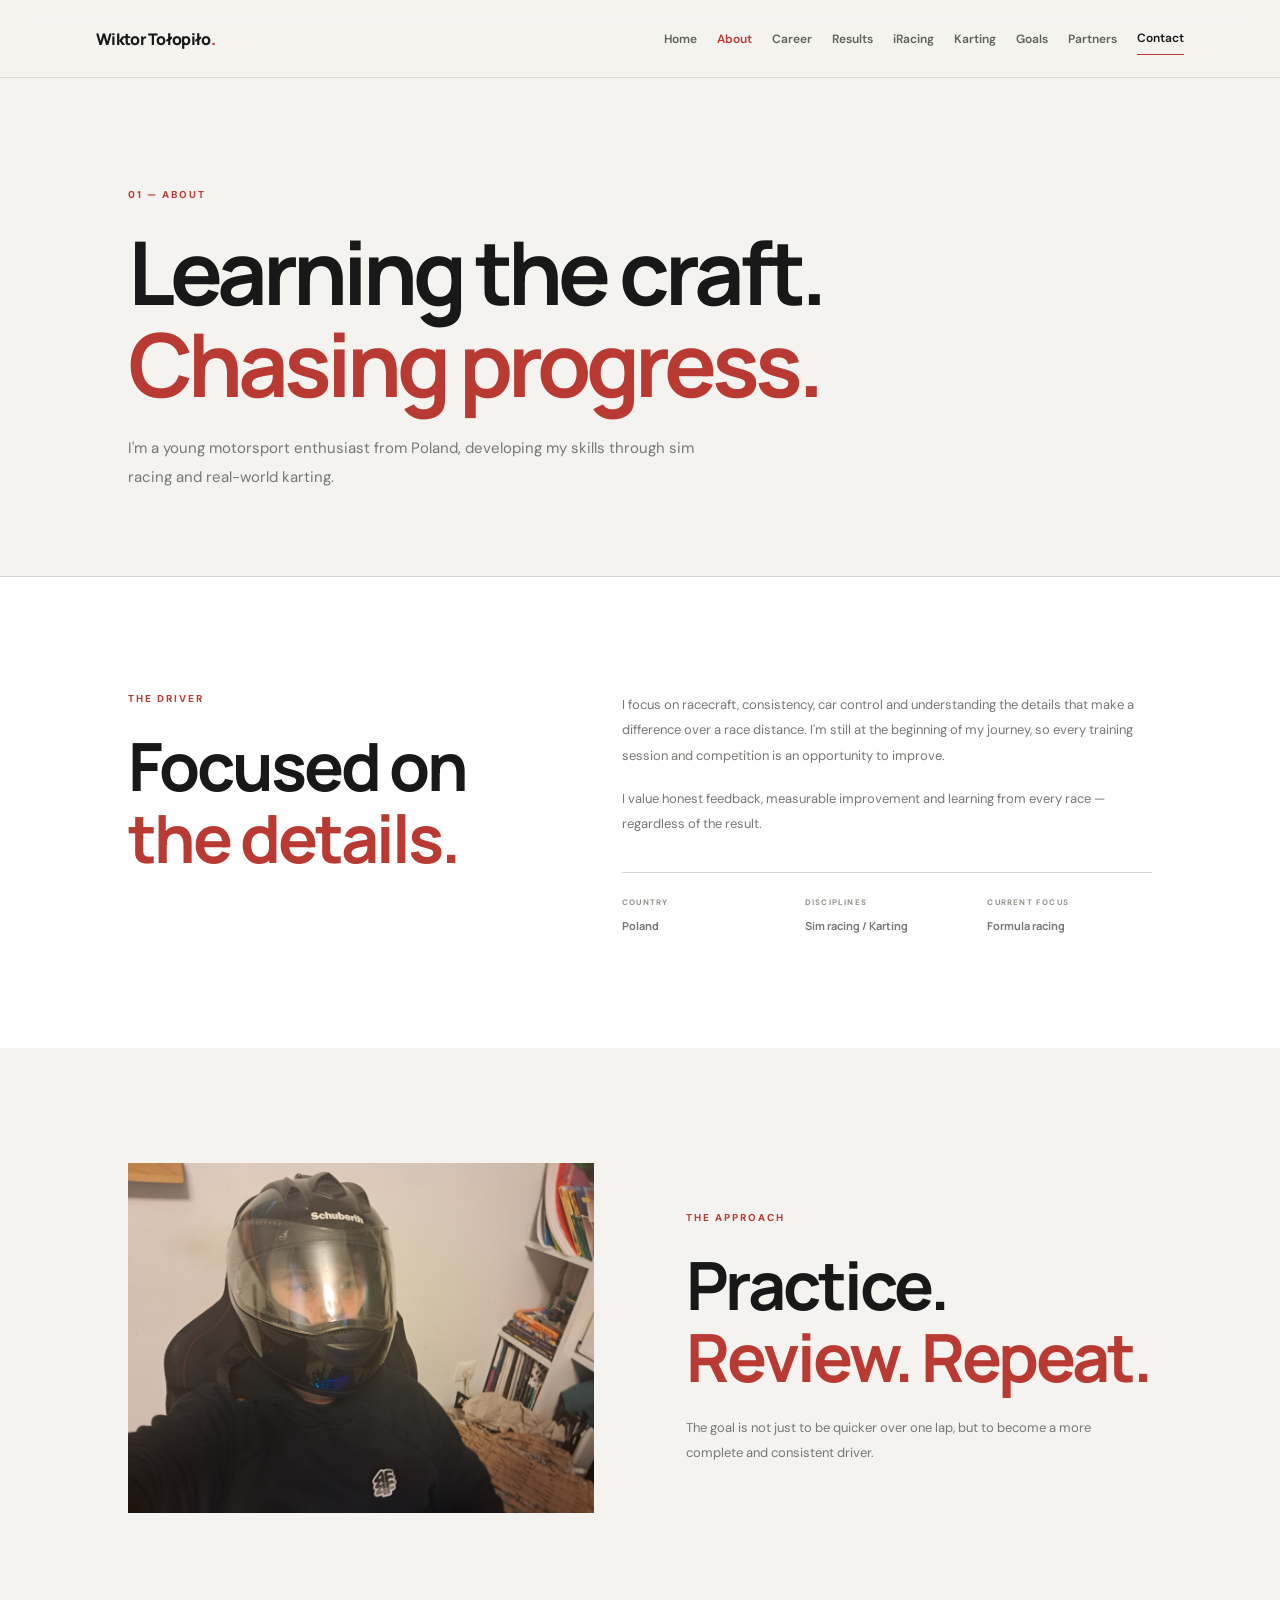
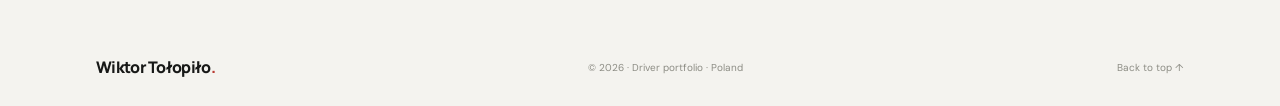
==== about.html @ ef364c0a "Add about portfolio page" ====
<!DOCTYPE html>
<html lang="en">
<head>
  <meta charset="UTF-8">
  <meta name="viewport" content="width=device-width, initial-scale=1.0">
  <meta name="description" content="About Wiktor Tołopiło, a young Polish sim racing and karting driver.">
  <meta name="theme-color" content="#f4f3ef">
  <title>About — Wiktor Tołopiło</title>
  <link rel="preconnect" href="https://fonts.googleapis.com">
  <link rel="preconnect" href="https://fonts.gstatic.com" crossorigin>
  <link href="https://fonts.googleapis.com/css2?family=DM+Sans:wght@400;500;600;700&family=Manrope:wght@400;500;600;700;800&display=swap" rel="stylesheet">
  <link rel="stylesheet" href="css/style.css">
  <script src="js/main.js" defer></script>
</head>
<body>

  <header class="site-header">
    <a class="wordmark" href="index.html">Wiktor Tołopiło<span>.</span></a>
    <button class="menu-toggle" id="menuToggle" aria-label="Open navigation" aria-expanded="false">☰</button>
    <nav class="navigation" id="navigation">
      <a class="" href="index.html">Home</a>
      <a class="active" href="about.html">About</a>
      <a class="" href="career.html">Career</a>
      <a class="" href="results.html">Results</a>
      <a class="" href="iracing.html">iRacing</a>
      <a class="" href="karting.html">Karting</a>
      <a class="" href="goals.html">Goals</a>
      <a class="" href="partners.html">Partners</a>
      <a class="nav-cta" href="contact.html">Contact</a>
    </nav>
  </header>
<main class="page-main">

<section class="page-intro">
  <p class="eyebrow">01 — ABOUT</p>
  <h1>Learning the craft.<br><span>Chasing progress.</span></h1>
  <p class="page-lead">I'm a young motorsport enthusiast from Poland, developing my skills through sim racing and real-world karting.</p>
</section>
<section class="section page-two-col">
  <div><p class="eyebrow">THE DRIVER</p><h2>Focused on<br><span>the details.</span></h2></div>
  <div class="prose">
    <p>I focus on racecraft, consistency, car control and understanding the details that make a difference over a race distance. I'm still at the beginning of my journey, so every training session and competition is an opportunity to improve.</p>
    <p>I value honest feedback, measurable improvement and learning from every race — regardless of the result.</p>
    <div class="facts">
      <div><span>COUNTRY</span><strong>Poland</strong></div>
      <div><span>DISCIPLINES</span><strong>Sim racing / Karting</strong></div>
      <div><span>CURRENT FOCUS</span><strong>Formula racing</strong></div>
    </div>
  </div>
</section>
<section class="section image-feature"><img src="assets/images/driver.png" alt="Racing portrait" onerror="this.style.display='none'"><div><p class="eyebrow">THE APPROACH</p><h2>Practice.<br><span>Review. Repeat.</span></h2><p class="prose">The goal is not just to be quicker over one lap, but to become a more complete and consistent driver.</p></div></section>
</main>

  <footer>
    <a class="wordmark" href="index.html">Wiktor Tołopiło<span>.</span></a>
    <p>© <span id="year"></span> · Driver portfolio · Poland</p>
    <a href="#" class="back-top">Back to top ↑</a>
  </footer>
</body>
</html>
---- css/style.css ----
:root {
  --paper: #f4f3ef;
  --white: #fff;
  --ink: #171817;
  --muted: #777873;
  --line: #d9d8d1;
  --red: #b83a32;
  --soft: #e9e8e1;
}
* { box-sizing: border-box; margin: 0; padding: 0; }
html { scroll-behavior: smooth; max-width: 100%; overflow-x: clip; }
body { max-width: 100%; overflow-x: clip; background: var(--paper); color: var(--ink); font-family: 'DM Sans', sans-serif; -webkit-font-smoothing: antialiased; }
img { display: block; max-width: 100%; }
a { color: inherit; text-decoration: none; }
.site-header { height: 78px; padding: 0 7.5%; display: flex; justify-content: space-between; align-items: center; border-bottom: 1px solid var(--line); background: rgba(244,243,239,.94); position: sticky; top: 0; z-index: 20; backdrop-filter: blur(14px); }
.wordmark { font: 800 16px 'Manrope', sans-serif; letter-spacing: -.7px; }
.wordmark span { color: var(--red); }
.navigation { display: flex; align-items: center; gap: 34px; }
.navigation a { color: #5e605b; font-size: 12px; font-weight: 600; transition: color .2s; }
.navigation a:hover { color: var(--red); }
.navigation .nav-cta { color: var(--ink); border-bottom: 1px solid var(--red); padding: 8px 0; }
.menu-toggle { display: none; border: 0; background: none; font-size: 24px; color: var(--ink); }
.hero, .section, footer { min-width: 0; max-width: 100%; }
.hero-copy, .hero-visual, .about-section > *, .experience-card, .result-card, .goals-section > *, .approach-section > * { min-width: 0; }
.hero { min-height: 690px; padding: 90px 7.5% 45px; display: grid; grid-template-columns: 1.05fr .95fr; align-items: center; gap: 6%; position: relative; }
.hero-copy { max-width: 610px; padding-bottom: 45px; }
.eyebrow { color: var(--red); font-size: 10px; font-weight: 700; letter-spacing: 2px; text-transform: uppercase; margin-bottom: 25px; }
.eyebrow span { display: inline-block; width: 22px; height: 1px; background: var(--red); vertical-align: middle; margin-right: 9px; }
h1, h2, h3 { font-family: 'Manrope', sans-serif; }
.hero h1 { font-size: clamp(58px, 8vw, 112px); line-height: .98; letter-spacing: -7px; font-weight: 700; }
.hero h1 span, .section h2 span { color: var(--red); }
.hero-role { margin-top: 28px; font-size: 13px; font-weight: 600; color: #555750; }
.hero-intro { max-width: 440px; margin-top: 18px; color: var(--muted); font-size: 14px; line-height: 1.9; }
.hero-actions { display: flex; align-items: center; gap: 28px; margin-top: 32px; flex-wrap: wrap; }
.button { display: inline-flex; align-items: center; gap: 24px; padding: 15px 18px; font-size: 11px; font-weight: 700; }
.button-dark { background: var(--ink); color: white; transition: background .2s; }
.button-dark:hover { background: var(--red); }
.button span, .text-link span { font-size: 16px; }
.text-link { font-size: 12px; font-weight: 700; border-bottom: 1px solid var(--line); padding-bottom: 8px; }
.text-link:hover { color: var(--red); border-color: var(--red); }
.hero-visual { height: 485px; background: #deddd6; position: relative; overflow: hidden; }
.hero-visual img { width: 100%; height: 100%; object-fit: cover; display: block; filter: saturate(.78); }
.hero-visual.image-missing::after { content: 'WIKTOR / MOTORSPORT'; position: absolute; inset: 0; display: grid; place-items: center; color: #a6a59e; font: 700 13px 'Manrope'; letter-spacing: 3px; }
.visual-caption { position: absolute; bottom: 0; left: 0; right: 0; display: flex; justify-content: space-between; padding: 15px 18px; background: rgba(23,24,23,.78); color: white; font-size: 9px; letter-spacing: 1.5px; }
.hero-bottomline { position: absolute; bottom: 25px; left: 7.5%; right: 7.5%; display: flex; justify-content: space-between; color: #999991; font-size: 9px; letter-spacing: 1.5px; }
.section { padding: 115px 10%; }
.section h2 { font-size: clamp(36px, 5.2vw, 67px); line-height: 1.08; letter-spacing: -3px; }
.about-section { display: grid; grid-template-columns: .9fr 1.1fr; gap: 12%; background: var(--white); }
.about-copy { padding-top: 37px; }
.about-copy p { color: var(--muted); font-size: 13px; line-height: 1.95; margin-bottom: 18px; }
.about-copy .lead { color: var(--ink); font-size: 18px; line-height: 1.65; font-weight: 500; }
.facts { display: grid; grid-template-columns: repeat(3, 1fr); gap: 18px; border-top: 1px solid var(--line); margin-top: 35px; padding-top: 22px; }
.facts div { display: flex; flex-direction: column; gap: 8px; }
.facts span, .goal-type { color: #92928a; font-size: 8px; letter-spacing: 1.2px; font-weight: 700; }
.facts strong { font: 700 11px 'Manrope'; }
.racing-section { background: var(--paper); }
.section-top { display: flex; justify-content: space-between; align-items: end; gap: 40px; margin-bottom: 55px; }
.section-aside { max-width: 220px; color: var(--muted); font-size: 12px; line-height: 1.8; padding-bottom: 7px; }
.experience-grid { display: grid; grid-template-columns: repeat(3, 1fr); gap: 14px; }
.experience-card { background: var(--white); min-height: 310px; padding: 30px 26px; display: flex; flex-direction: column; align-items: flex-start; }
.card-index { color: var(--red); font-size: 9px; font-weight: 700; letter-spacing: 1.5px; margin-bottom: 43px; }
.experience-card h3 { font-size: 19px; letter-spacing: -.6px; margin-bottom: 13px; }
.experience-card p:not(.card-index) { color: var(--muted); font-size: 12px; line-height: 1.8; }
.tag-row { display: flex; flex-wrap: wrap; gap: 6px; margin-top: auto; padding-top: 22px; }
.tag-row span { background: var(--paper); padding: 7px 9px; color: #66675f; font-size: 9px; }
.card-image { width: 100%; height: 120px; object-fit: cover; margin-top: auto; padding-top: 15px; }
.quiet-note { margin-top: auto; padding-top: 25px; font-size: 10px !important; color: #9a9a92 !important; }

.progress-section { background: var(--white); }
.progress-stats { display: grid; grid-template-columns: repeat(4, 1fr); border-top: 1px solid var(--line); border-bottom: 1px solid var(--line); margin-bottom: 22px; }
.progress-stats div { padding: 25px 20px 24px 0; display: flex; flex-direction: column; gap: 8px; }
.progress-stats strong { font: 700 clamp(25px, 3vw, 38px) 'Manrope'; letter-spacing: -1.5px; }
.progress-stats span { color: #92928a; font-size: 8px; font-weight: 700; letter-spacing: 1.2px; }
.results-grid { display: grid; grid-template-columns: repeat(3, 1fr); gap: 14px; }
.result-card { background: var(--paper); padding: 27px 25px; min-height: 210px; }
.result-card .card-index { margin-bottom: 28px; }
.result-card h3 { font-size: 18px; margin-bottom: 12px; }
.result-card p:not(.card-index) { color: var(--muted); font-size: 11px; line-height: 1.8; margin-top: 7px; }
.results-note { color: #92928a; font-size: 10px; line-height: 1.7; margin-top: 18px; }
.goals-section { background: var(--white); display: grid; grid-template-columns: .8fr 1.2fr; gap: 10%; }
.goal-list { border-top: 1px solid var(--line); }
.goal-row { display: grid; grid-template-columns: 38px 1fr auto; align-items: start; gap: 18px; padding: 25px 0; border-bottom: 1px solid var(--line); }
.goal-row > span:first-child { color: var(--red); font: 700 12px 'Manrope'; padding-top: 3px; }
.goal-row h3 { font-size: 15px; margin-bottom: 8px; }
.goal-row p { color: var(--muted); font-size: 11px; line-height: 1.7; max-width: 430px; }
.goal-type { padding-top: 5px; white-space: nowrap; }
.approach-section { display: grid; grid-template-columns: 1fr 1fr; gap: 9%; align-items: center; }
.approach-photo { height: 360px; background: var(--soft); overflow: hidden; }
.approach-photo img { width: 100%; height: 100%; object-fit: cover; display: block; }
.approach-copy p:not(.eyebrow) { color: var(--muted); font-size: 13px; line-height: 1.9; max-width: 430px; margin: 22px 0 27px; }
.contact-section { background: #e9e8e1; text-align: center; }
.contact-section h2 { font-size: clamp(48px, 7vw, 86px); }
.contact-intro { color: var(--muted); font-size: 13px; margin: 22px 0 40px; }
.contact-links { max-width: 540px; margin: 0 auto; border-top: 1px solid #d0cfc7; }
.contact-links a { display: flex; justify-content: space-between; gap: 20px; padding: 18px 0; border-bottom: 1px solid #d0cfc7; text-align: left; }
.contact-links span { color: #888981; font-size: 11px; }
.contact-links strong { font: 600 12px 'Manrope'; overflow-wrap: anywhere; }
.guardian-note { color: #888981; font-size: 10px; margin-top: 32px; }
footer { padding: 28px 7.5%; display: flex; justify-content: space-between; align-items: center; gap: 18px; }
footer p, .back-top { color: #8c8c84; font-size: 10px; }
.back-top:hover { color: var(--red); }
@media (max-width: 850px) {
  .site-header { padding: 0 6%; }
  .menu-toggle { display: block; }
  .navigation { display: none; position: absolute; top: 78px; left: 0; right: 0; padding: 24px 6%; background: var(--paper); border-bottom: 1px solid var(--line); flex-direction: column; align-items: flex-start; gap: 22px; }
  .navigation.open { display: flex; }
  .hero { grid-template-columns: 1fr; padding: 75px 7% 70px; gap: 35px; }
  .hero-copy { padding-bottom: 0; }
  .hero-visual { height: 390px; }
  .hero-bottomline { left: 7%; right: 7%; }
  .section { padding: 85px 7%; }
  .about-section, .goals-section { grid-template-columns: 1fr; gap: 35px; }
  .about-copy { padding-top: 0; }
  .experience-grid, .results-grid { grid-template-columns: 1fr; }
  .progress-stats { grid-template-columns: repeat(2, 1fr); }
  .experience-card { min-height: 250px; }
  .approach-section { grid-template-columns: 1fr; gap: 35px; }
  .section-top { align-items: flex-start; flex-direction: column; }
}
@media (max-width: 520px) {
  .hero h1 { letter-spacing: -4px; }
  .hero-visual { height: 300px; }
  .hero-bottomline { font-size: 8px; }
  .facts { grid-template-columns: 1fr 1fr; }
  .goal-row { grid-template-columns: 25px 1fr; }
  .goal-type { grid-column: 2; }
  .contact-links a { flex-direction: column; gap: 8px; }
  footer { flex-direction: column; align-items: flex-start; padding: 28px 7%; }
}

/* Multi-page portfolio */
.navigation { gap: 20px; }
.navigation a.active { color: var(--red); }
.page-main { min-height: 65vh; }
.page-intro { padding: 110px 10% 85px; background: var(--paper); border-bottom: 1px solid var(--line); }
.page-intro h1 { font: 700 clamp(48px, 7vw, 88px)/1.04 'Manrope', sans-serif; letter-spacing: -5px; }
.page-intro h1 span { color: var(--red); }
.page-lead { max-width: 570px; margin-top: 25px; color: var(--muted); font-size: 15px; line-height: 1.9; }
.page-two-col { display: grid; grid-template-columns: .85fr 1.15fr; gap: 10%; align-items: start; background: var(--white); }
.prose { color: var(--muted); font-size: 13px; line-height: 1.95; }
.prose p + p { margin-top: 18px; }
.prose .facts { margin-top: 35px; }
.card-grid-section { display: grid; grid-template-columns: repeat(3, 1fr); gap: 14px; background: var(--paper); }
.simple-callout { background: var(--white); }
.simple-callout .text-link { display: inline-block; margin-top: 30px; }
.image-feature { display: grid; grid-template-columns: 1fr 1fr; gap: 9%; align-items: center; background: var(--paper); }
.image-feature > img { width: 100%; height: 350px; object-fit: cover; }
.image-feature .prose { margin-top: 22px; max-width: 430px; }
.quick-links { display: grid; grid-template-columns: repeat(4,1fr); border-top: 1px solid var(--line); }
.quick-links a { min-width: 0; padding: 22px 18px; border-bottom: 1px solid var(--line); border-right: 1px solid var(--line); display: grid; grid-template-columns: 1fr auto; gap: 8px; transition: background .2s; }
.quick-links a:hover { background: var(--white); }
.quick-links a > span { grid-column: 1/-1; color: var(--red); font-size: 9px; letter-spacing: 1px; }
.quick-links strong { font: 700 17px 'Manrope'; }
.quick-links small { color: var(--muted); font-size: 10px; }
.quick-links b { grid-column: 2; grid-row: 2/4; align-self: center; font-size: 18px; font-weight: 400; }
.home-stats { background: var(--white); }
.home-stats > .text-link { display: inline-block; margin-top: 25px; }
.contact-page { background: var(--white); }
.contact-page .contact-links { margin: 0; max-width: 620px; }
.contact-page .guardian-note { margin-top: 30px; }
@media (max-width: 1100px) {
  .navigation { gap: 13px; }
  .navigation a { font-size: 10px; }
}
@media (max-width: 850px) {
  .page-intro { padding: 80px 7% 65px; }
  .page-intro h1 { letter-spacing: -3px; }
  .page-two-col, .image-feature { grid-template-columns: 1fr; gap: 35px; }
  .card-grid-section { grid-template-columns: 1fr; }
  .quick-links { grid-template-columns: repeat(2,1fr); }
  .navigation { gap: 22px; }
  .navigation a { font-size: 12px; }
}
@media (max-width: 520px) {
  .quick-links { grid-template-columns: 1fr 1fr; }
  .quick-links a { padding: 18px 12px; }
  .image-feature > img { height: 260px; }
}
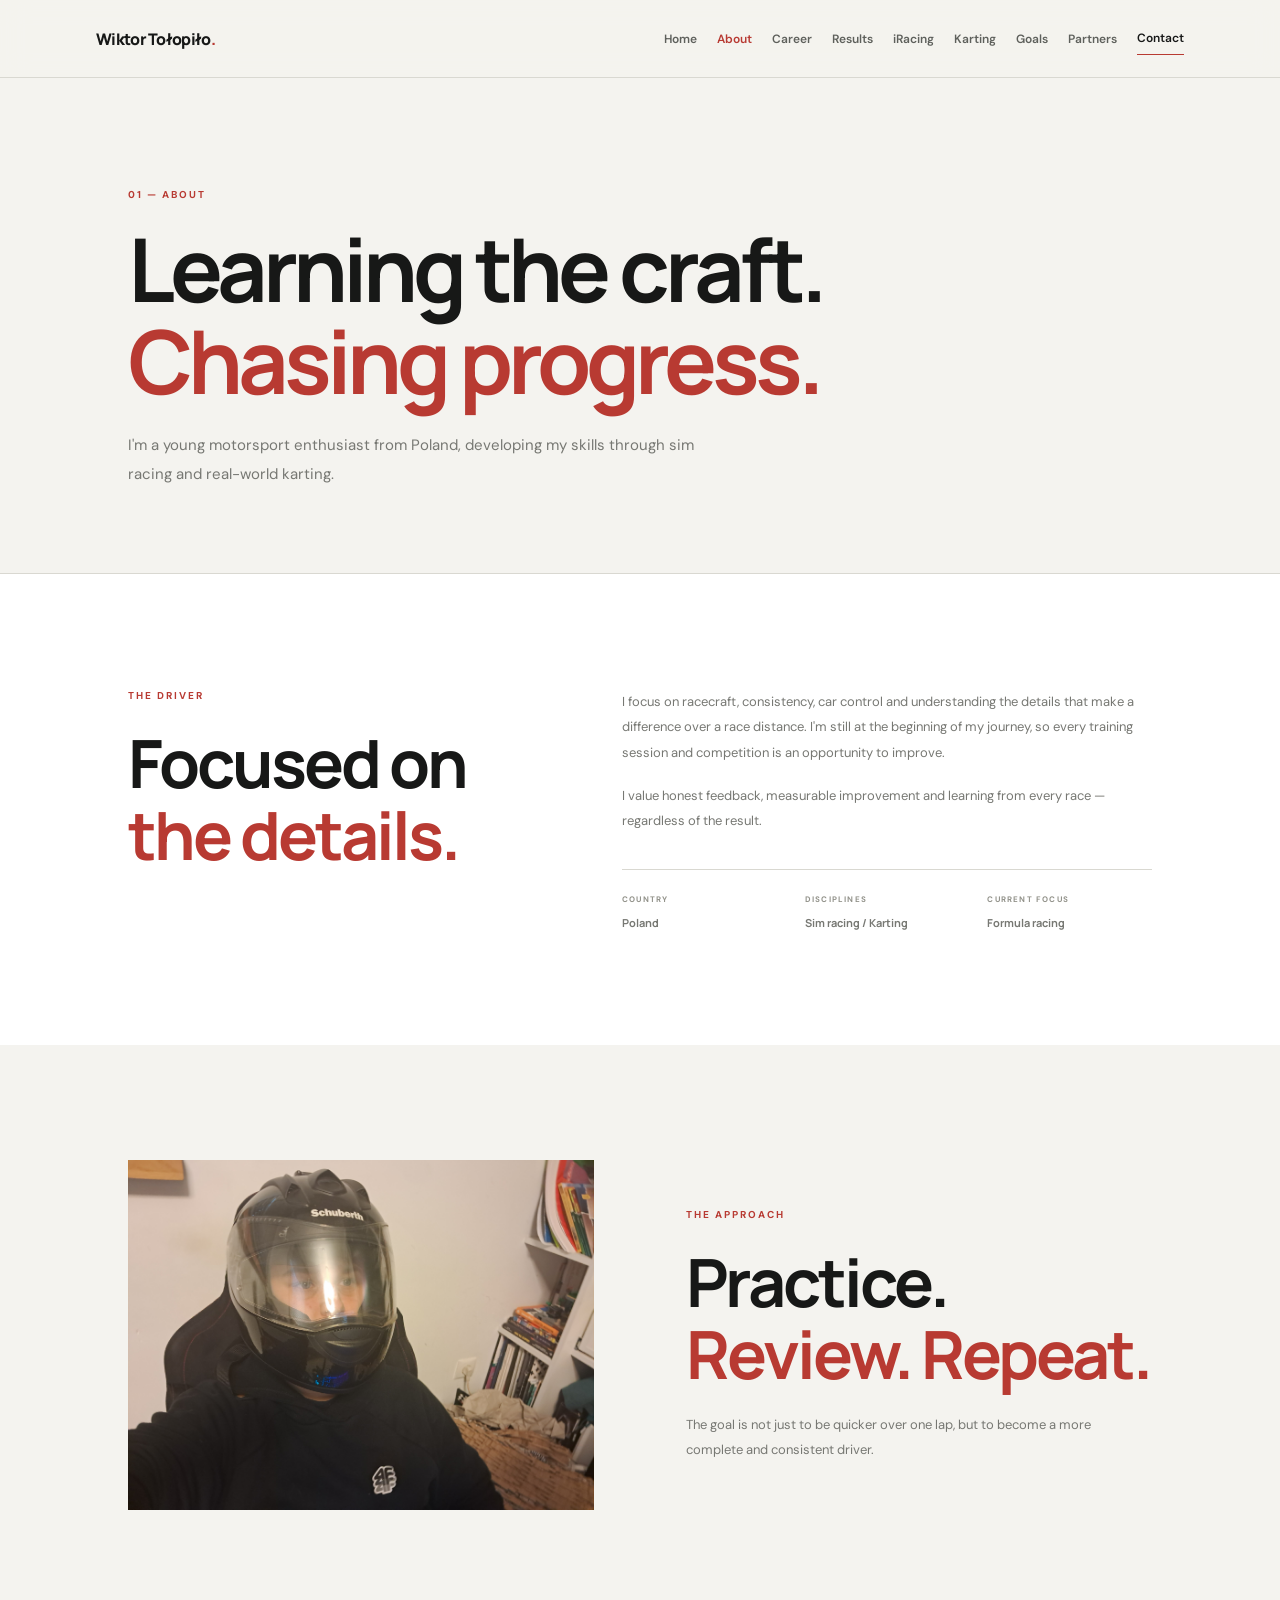
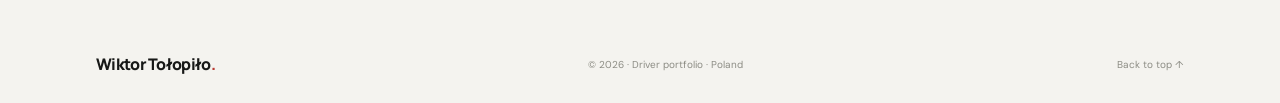
==== commit f08f4561: "Polish portfolio accessibility and responsive experience" ====
--- a/about.html
+++ b/about.html
@@ -13,13 +13,14 @@
   <script src="js/main.js" defer></script>
 </head>
 <body>
+  <a class="skip-link" href="#main-content">Skip to content</a>
 
   <header class="site-header">
     <a class="wordmark" href="index.html">Wiktor Tołopiło<span>.</span></a>
-    <button class="menu-toggle" id="menuToggle" aria-label="Open navigation" aria-expanded="false">☰</button>
-    <nav class="navigation" id="navigation">
+    <button class="menu-toggle" id="menuToggle" type="button" aria-label="Open navigation" aria-controls="navigation" aria-expanded="false"><span aria-hidden="true">☰</span></button>
+    <nav class="navigation" id="navigation" aria-label="Primary navigation">
       <a class="" href="index.html">Home</a>
-      <a class="active" href="about.html">About</a>
+      <a class="active" href="about.html" aria-current="page">About</a>
       <a class="" href="career.html">Career</a>
       <a class="" href="results.html">Results</a>
       <a class="" href="iracing.html">iRacing</a>
@@ -29,7 +30,7 @@
       <a class="nav-cta" href="contact.html">Contact</a>
     </nav>
   </header>
-<main class="page-main">
+<main id="main-content" class="page-main">
 
 <section class="page-intro">
   <p class="eyebrow">01 — ABOUT</p>
--- a/css/style.css
+++ b/css/style.css
@@ -176,3 +176,50 @@
   .quick-links a { padding: 18px 12px; }
   .image-feature > img { height: 260px; }
 }
+
+
+/* Final polish: accessibility, responsive navigation and interaction states */
+html { scroll-padding-top: 92px; }
+[id="main-content"] { scroll-margin-top: 92px; }
+.skip-link {
+  position: absolute;
+  top: -60px;
+  left: 16px;
+  z-index: 100;
+  padding: 12px 16px;
+  background: var(--ink);
+  color: #fff;
+  font-size: 12px;
+  font-weight: 700;
+}
+.skip-link:focus { top: 12px; }
+:focus-visible {
+  outline: 2px solid var(--red);
+  outline-offset: 4px;
+}
+.navigation a { padding-block: 8px; }
+.navigation a[aria-current="page"] { color: var(--red); }
+.menu-toggle { cursor: pointer; line-height: 1; }
+.menu-toggle:hover { color: var(--red); }
+.page-intro { min-height: 350px; justify-content: center; }
+.page-intro .eyebrow { margin-bottom: 22px; }
+.page-lead { max-width: 600px; }
+.quick-links a:focus-visible,
+.button:focus-visible,
+.text-link:focus-visible { outline-offset: 5px; }
+@media (max-width: 980px) {
+  .site-header { height: 72px; }
+  .navigation {
+    top: 72px;
+    max-height: calc(100vh - 72px);
+    overflow-y: auto;
+  }
+}
+@media (prefers-reduced-motion: reduce) {
+  html { scroll-behavior: auto; }
+  *, *::before, *::after {
+    animation-duration: .01ms !important;
+    animation-iteration-count: 1 !important;
+    transition-duration: .01ms !important;
+  }
+}
